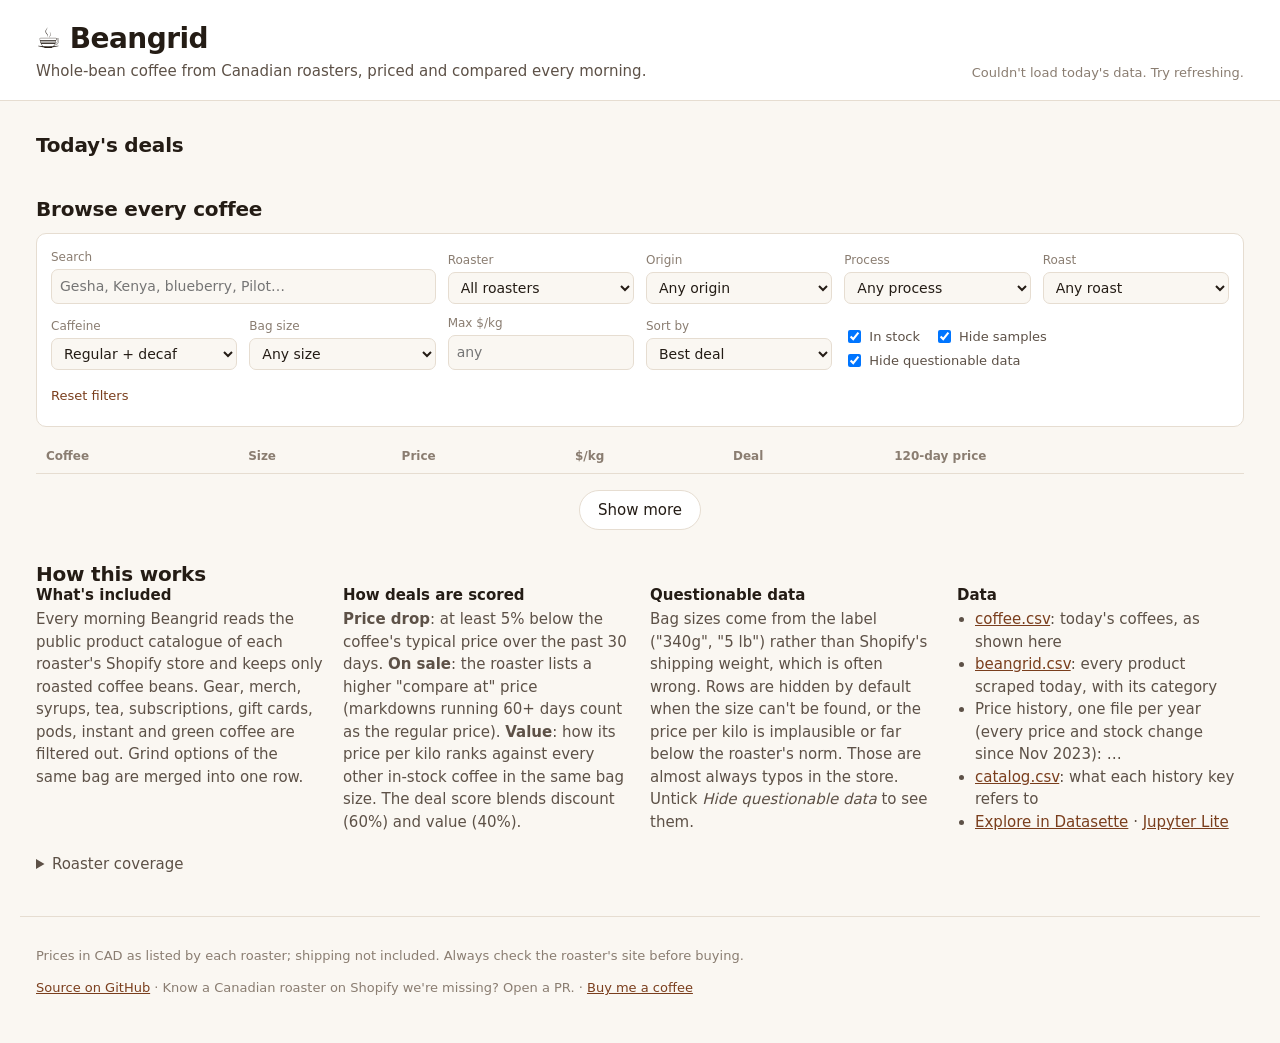
==== site/index.html @ f833389f "Rebuild pipeline and site around coffee-bean deals Pipeline (uv, httpx, pydantic): - Fetch products." ====
<!doctype html>
<html lang="en">
<head>
  <meta charset="utf-8">
  <meta name="viewport" content="width=device-width, initial-scale=1">
  <title>Beangrid · Canadian coffee bean deals</title>
  <meta name="description" content="Daily price survey of whole-bean coffee from Canadian specialty roasters. Find price drops, sales and the best value per kilo.">
  <link rel="stylesheet" href="style.css">
  <link rel="icon" href="data:image/svg+xml,<svg xmlns='http://www.w3.org/2000/svg' viewBox='0 0 100 100'><text y='.9em' font-size='90'>☕</text></svg>">
</head>
<body>
  <header class="top">
    <div class="wrap top-inner">
      <div>
        <h1>Beangrid</h1>
        <p class="tagline">Whole-bean coffee from Canadian roasters, priced and compared every morning.</p>
      </div>
      <p class="meta" id="meta">Loading today's prices…</p>
    </div>
  </header>

  <main class="wrap">
    <section aria-labelledby="deals-h" class="deals">
      <div class="section-head">
        <h2 id="deals-h">Today's deals</h2>
        <div class="tabs" role="tablist" id="deal-tabs"></div>
      </div>
      <p class="hint" id="deal-hint"></p>
      <div class="cards" id="deal-cards"></div>
    </section>

    <section aria-labelledby="browse-h" class="browse">
      <div class="section-head">
        <h2 id="browse-h">Browse every coffee</h2>
        <span class="count" id="count"></span>
      </div>

      <form class="filters" id="filters" autocomplete="off">
        <label class="f-search">
          <span>Search</span>
          <input type="search" name="q" placeholder="Gesha, Kenya, blueberry, Pilot…">
        </label>
        <label><span>Roaster</span><select name="roaster"><option value="">All roasters</option></select></label>
        <label><span>Origin</span><select name="origin"><option value="">Any origin</option></select></label>
        <label><span>Process</span><select name="process"><option value="">Any process</option></select></label>
        <label><span>Roast</span><select name="roast"><option value="">Any roast</option></select></label>
        <label><span>Caffeine</span>
          <select name="decaf">
            <option value="">Regular + decaf</option>
            <option value="no">No decaf</option>
            <option value="only">Decaf only</option>
          </select>
        </label>
        <label><span>Bag size</span>
          <select name="bucket">
            <option value="">Any size</option>
            <option value="bag">Retail bag (150–599 g)</option>
            <option value="large">Large (0.6–1.5 kg)</option>
            <option value="bulk">Bulk (1.5 kg+)</option>
          </select>
        </label>
        <label><span>Max $/kg</span><input type="number" name="maxppk" min="0" step="5" inputmode="numeric" placeholder="any"></label>
        <label><span>Sort by</span>
          <select name="sort">
            <option value="deal">Best deal</option>
            <option value="ppk">Lowest $/kg</option>
            <option value="price">Lowest price</option>
            <option value="drop">Biggest price drop</option>
            <option value="new">Newest</option>
            <option value="roaster">Roaster A–Z</option>
          </select>
        </label>
        <fieldset class="toggles">
          <label><input type="checkbox" name="instock" checked> In stock</label>
          <label><input type="checkbox" name="nosamples" checked> Hide samples</label>
          <label><input type="checkbox" name="clean" checked> Hide questionable data</label>
        </fieldset>
        <button type="reset" class="linkish">Reset filters</button>
      </form>

      <div class="table-wrap">
        <table class="results" id="results">
          <thead>
            <tr>
              <th scope="col">Coffee</th>
              <th scope="col" class="num">Size</th>
              <th scope="col" class="num">Price</th>
              <th scope="col" class="num">$/kg</th>
              <th scope="col">Deal</th>
              <th scope="col" class="trend-col">120-day price</th>
            </tr>
          </thead>
          <tbody></tbody>
        </table>
      </div>
      <button class="more" id="more" hidden>Show more</button>
    </section>

    <section class="about" aria-labelledby="about-h">
      <h2 id="about-h">How this works</h2>
      <div class="about-grid">
        <div>
          <h3>What's included</h3>
          <p>Every morning Beangrid reads the public product catalogue of each roaster's Shopify store and keeps
            only roasted coffee beans. Gear, merch, syrups, tea, subscriptions, gift cards, pods, instant and green
            coffee are filtered out. Grind options of the same bag are merged into one row.</p>
        </div>
        <div>
          <h3>How deals are scored</h3>
          <p><b>Price drop</b>: at least 5% below the coffee's typical price over the past 30 days.
            <b>On sale</b>: the roaster lists a higher "compare at" price (markdowns running 60+ days count as the regular price). <b>Value</b>: how its price per kilo
            ranks against every other in-stock coffee in the same bag size. The deal score blends discount (60%) and value (40%).</p>
        </div>
        <div>
          <h3>Questionable data</h3>
          <p>Bag sizes come from the label ("340g", "5 lb") rather than Shopify's shipping weight, which is often
            wrong. Rows are hidden by default when the size can't be found, or the price per kilo is implausible or
            far below the roaster's norm. Those are almost always typos in the store.
            Untick <i>Hide questionable data</i> to see them.</p>
        </div>
        <div>
          <h3>Data</h3>
          <ul class="downloads">
            <li><a href="data/coffee.csv">coffee.csv</a>: today's coffees, as shown here</li>
            <li><a href="beangrid.csv">beangrid.csv</a>: every product scraped today, with its category</li>
            <li>Price history, one file per year (every price and stock change since Nov 2023): <span id="history-links">…</span></li>
            <li><a href="data/catalog.csv">catalog.csv</a>: what each history key refers to</li>
            <li><a id="datasette" href="#">Explore in Datasette</a> · <a href="jupyterlite/">Jupyter Lite</a></li>
          </ul>
        </div>
      </div>
      <details class="coverage">
        <summary id="coverage-summary">Roaster coverage</summary>
        <div class="table-wrap"><table id="coverage"><thead><tr><th>Roaster</th><th class="num">Coffees</th><th>Status</th></tr></thead><tbody></tbody></table></div>
      </details>
    </section>
  </main>

  <footer class="wrap foot">
    <p>Prices in CAD as listed by each roaster; shipping not included. Always check the roaster's site before buying.</p>
    <p><a href="https://github.com/cmcconomy/beangrid">Source on GitHub</a> · Know a Canadian roaster on Shopify we're missing? Open a PR. ·
      <a href="https://www.buymeacoffee.com/Cmcconomy">Buy me a coffee</a></p>
  </footer>

  <template id="card-tpl">
    <article class="card">
      <a class="card-link" target="_blank" rel="noopener">
        <div class="card-top">
          <span class="roaster"></span>
          <span class="badge"></span>
        </div>
        <h3 class="title"></h3>
        <p class="chips"></p>
        <div class="card-bottom">
          <div class="price-block">
            <span class="price"></span>
            <span class="size"></span>
            <span class="ppk"></span>
          </div>
          <span class="spark"></span>
        </div>
      </a>
    </article>
  </template>

  <script type="module" src="app.js"></script>
</body>
</html>
---- site/style.css ----
:root {
  --bg: #faf7f2;
  --surface: #ffffff;
  --surface-2: #f3eee6;
  --ink: #241c15;
  --ink-2: #5d5147;
  --ink-3: #8a7d71;
  --line: #e6ddd1;
  --accent: #7a3e1d;
  --accent-ink: #ffffff;
  --good: #1f7a4d;
  --good-bg: #e3f3ea;
  --sale: #b4441c;
  --sale-bg: #fbe9e1;
  --info: #31579e;
  --info-bg: #e6edf9;
  --warn: #8a6200;
  --warn-bg: #fbf1d6;
  --spark: #7a3e1d;
  --radius: 10px;
  --shadow: 0 1px 2px rgb(36 28 21 / .06), 0 2px 8px rgb(36 28 21 / .04);
  color-scheme: light;
}
@media (prefers-color-scheme: dark) {
  :root {
    --bg: #17120e;
    --surface: #211a15;
    --surface-2: #2a221c;
    --ink: #f2ebe3;
    --ink-2: #c9bdb1;
    --ink-3: #998c80;
    --line: #3a3029;
    --accent: #e0a074;
    --accent-ink: #1a120c;
    --good: #6fd29c;
    --good-bg: #173326;
    --sale: #f29a74;
    --sale-bg: #3a2016;
    --info: #9cb8ee;
    --info-bg: #1d2840;
    --warn: #f0c75e;
    --warn-bg: #3a2f12;
    --spark: #e0a074;
    --shadow: none;
    color-scheme: dark;
  }
}

* { box-sizing: border-box; }
html { -webkit-text-size-adjust: 100%; }
body {
  margin: 0;
  background: var(--bg);
  color: var(--ink);
  font: 15px/1.5 ui-sans-serif, system-ui, -apple-system, "Segoe UI", Roboto, "Helvetica Neue", sans-serif;
  font-variant-numeric: tabular-nums;
}
a { color: var(--accent); }
h1, h2, h3 { line-height: 1.2; margin: 0; }
.wrap { max-width: 1240px; margin: 0 auto; padding: 0 16px; }

.top { border-bottom: 1px solid var(--line); background: var(--surface); }
.top-inner { display: flex; flex-wrap: wrap; gap: 8px 24px; align-items: end; justify-content: space-between; padding-top: 22px; padding-bottom: 18px; }
.top h1 { font-size: 28px; letter-spacing: -.02em; }
.top h1::before { content: "☕ "; }
.tagline { margin: 4px 0 0; color: var(--ink-2); }
.meta { margin: 0; color: var(--ink-3); font-size: 13px; }

section { margin-top: 32px; }
.section-head { display: flex; flex-wrap: wrap; align-items: baseline; gap: 8px 16px; justify-content: space-between; margin-bottom: 12px; }
h2 { font-size: 20px; letter-spacing: -.01em; }
.count { color: var(--ink-3); font-size: 13px; }
.hint { margin: -4px 0 12px; color: var(--ink-3); font-size: 13px; }

.tabs { display: flex; flex-wrap: wrap; gap: 6px; }
.tab {
  border: 1px solid var(--line); background: var(--surface); color: var(--ink-2);
  border-radius: 999px; padding: 5px 12px; font: inherit; font-size: 13px; cursor: pointer;
}
.tab[aria-selected="true"] { background: var(--ink); color: var(--bg); border-color: var(--ink); }
.tab .n { opacity: .6; margin-left: 4px; }

.cards { display: grid; gap: 12px; grid-template-columns: repeat(auto-fill, minmax(230px, 1fr)); }
.card { background: var(--surface); border: 1px solid var(--line); border-radius: var(--radius); box-shadow: var(--shadow); }
.card:hover { border-color: var(--ink-3); }
.card-link { display: flex; flex-direction: column; gap: 6px; height: 100%; padding: 12px 14px; color: inherit; text-decoration: none; }
.card-top { display: flex; justify-content: space-between; gap: 8px; align-items: center; }
.card .roaster { color: var(--ink-3); font-size: 12px; text-transform: uppercase; letter-spacing: .04em; overflow: hidden; text-overflow: ellipsis; white-space: nowrap; }
.card .title { font-size: 15px; font-weight: 600; }
.card .chips { margin: 0; flex: 1; }
.card-bottom { display: flex; align-items: end; justify-content: space-between; gap: 8px; }
.price-block { display: flex; flex-direction: column; }
.card .price { font-size: 18px; font-weight: 700; }
.card .size, .card .ppk { color: var(--ink-2); font-size: 12px; }
.empty { color: var(--ink-3); padding: 16px 0; }

.badge { display: inline-block; border-radius: 6px; padding: 1px 7px; font-size: 12px; font-weight: 600; white-space: nowrap; }
.badge:empty { display: none; }
.b-drop { background: var(--good-bg); color: var(--good); }
.b-sale { background: var(--sale-bg); color: var(--sale); }
.b-new, .b-back { background: var(--info-bg); color: var(--info); }
.b-value { background: var(--surface-2); color: var(--ink-2); }
.b-warn { background: var(--warn-bg); color: var(--warn); cursor: help; }
.chip { display: inline-block; font-size: 12px; color: var(--ink-2); background: var(--surface-2); border-radius: 4px; padding: 0 6px; margin: 2px 4px 0 0; }
.was { color: var(--ink-3); text-decoration: line-through; font-size: 12px; margin-left: 4px; font-weight: 400; }

.filters {
  display: grid; gap: 10px 12px; align-items: end;
  grid-template-columns: repeat(auto-fill, minmax(160px, 1fr));
  background: var(--surface); border: 1px solid var(--line); border-radius: var(--radius); padding: 14px;
}
.filters label { display: flex; flex-direction: column; gap: 3px; font-size: 12px; color: var(--ink-3); min-width: 0; }
.filters .f-search { grid-column: span 2; }
.filters input[type=search], .filters input[type=number], .filters select {
  font: inherit; font-size: 14px; color: var(--ink); background: var(--bg); border: 1px solid var(--line);
  border-radius: 7px; padding: 6px 8px; width: 100%; min-width: 0;
}
.toggles { border: 0; padding: 0; margin: 0; display: flex; flex-wrap: wrap; gap: 4px 14px; grid-column: span 2; }
.toggles label { flex-direction: row; align-items: center; gap: 5px; font-size: 13px; color: var(--ink-2); }
.linkish { background: none; border: 0; color: var(--accent); font: inherit; font-size: 13px; cursor: pointer; justify-self: start; padding: 6px 0; }

.table-wrap { overflow-x: auto; }
.results { width: 100%; border-collapse: collapse; margin-top: 12px; }
.results th { text-align: left; font-size: 12px; font-weight: 600; color: var(--ink-3); padding: 8px 10px; border-bottom: 1px solid var(--line); white-space: nowrap; }
.results td { padding: 10px; border-bottom: 1px solid var(--line); vertical-align: top; }
.results tr:hover td { background: var(--surface); }
.num { text-align: right; white-space: nowrap; }
.results .t { font-weight: 600; color: var(--ink); text-decoration: none; }
.results .t:hover { text-decoration: underline; }
.results .r { color: var(--ink-3); font-size: 13px; }
.results .opts { color: var(--ink-3); font-size: 12px; }
.results .deal { display: flex; flex-wrap: wrap; gap: 4px; max-width: 220px; }
.oos td { opacity: .55; }
.stale { color: var(--warn); font-size: 12px; }
.vbar { display: block; height: 3px; border-radius: 2px; background: var(--line); margin-top: 4px; margin-left: auto; width: 60px; overflow: hidden; }
.vbar i { display: block; height: 100%; background: var(--good); }
.more { display: block; margin: 16px auto 0; font: inherit; padding: 8px 18px; border-radius: 999px; border: 1px solid var(--line); background: var(--surface); color: var(--ink); cursor: pointer; }

svg.spark { display: block; overflow: visible; }
.card .spark { flex: 0 1 96px; min-width: 40px; }
.card svg.spark { width: 100%; }
svg.spark path { fill: none; stroke: var(--spark); stroke-width: 1.5; vector-effect: non-scaling-stroke; }
svg.spark circle { fill: var(--spark); }

.about-grid { display: grid; gap: 20px; grid-template-columns: repeat(auto-fit, minmax(240px, 1fr)); color: var(--ink-2); }
.about h3 { font-size: 15px; color: var(--ink); margin-bottom: 4px; }
.about p { margin: 0; }
.downloads { margin: 0; padding-left: 18px; }
.coverage { margin-top: 20px; }
.coverage summary { cursor: pointer; color: var(--ink-2); }
.coverage table { border-collapse: collapse; margin-top: 8px; font-size: 13px; }
.coverage td, .coverage th { padding: 4px 12px 4px 0; text-align: left; border-bottom: 1px solid var(--line); }
.st-ok { color: var(--good); } .st-stale { color: var(--warn); } .st-failed { color: var(--sale); }

.foot { margin-top: 40px; padding-top: 16px; padding-bottom: 32px; border-top: 1px solid var(--line); color: var(--ink-3); font-size: 13px; }

@media (max-width: 720px) {
  .filters .f-search, .toggles { grid-column: 1 / -1; }
  .filters { grid-template-columns: 1fr 1fr; }
  .results thead { display: none; }
  .results, .results tbody, .results tr, .results td { display: block; width: 100%; }
  .results tr { border-bottom: 1px solid var(--line); padding: 10px 0; display: grid; grid-template-columns: 1fr auto; gap: 2px 12px; }
  .results td { border: 0; padding: 0; }
  .results td.c-coffee { grid-column: 1 / -1; }
  .results td.num { text-align: left; }
  .results td.c-size::before { content: "Size "; color: var(--ink-3); font-size: 12px; }
  .results td.c-price::before { content: "Price "; color: var(--ink-3); font-size: 12px; }
  .results td.c-ppk::before { content: "Per kg "; color: var(--ink-3); font-size: 12px; }
  .results .vbar { margin-left: 0; }
  .results td.c-deal { grid-column: 1 / -1; }
  .results td.c-trend { display: none; }
}
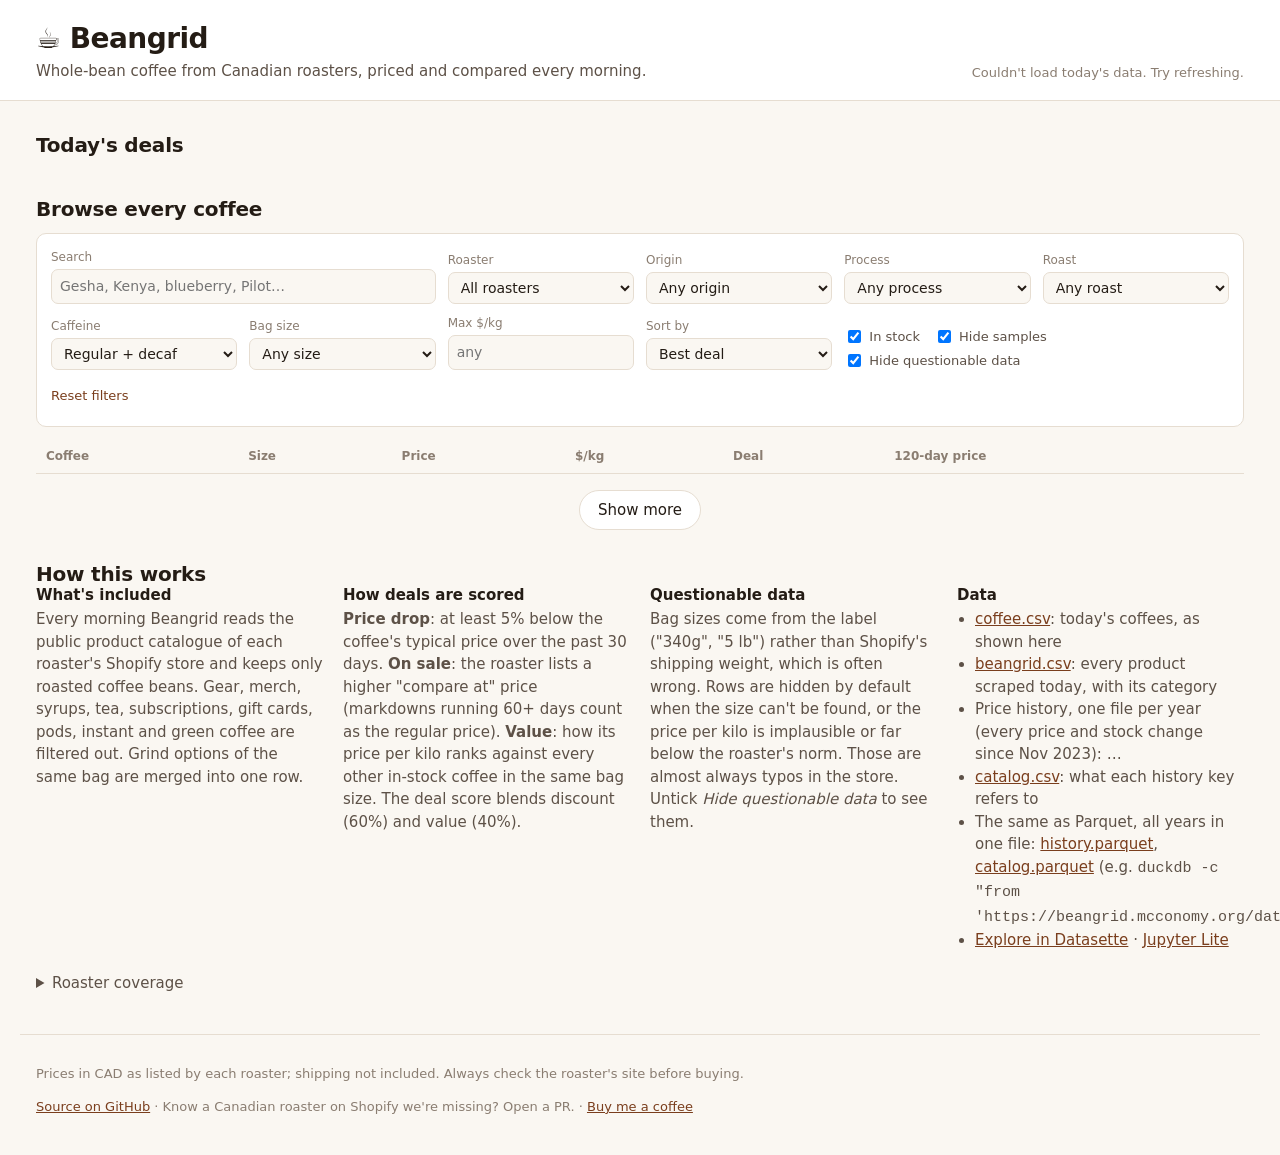
==== commit 9b118c6a: "Publish history and catalog as Parquet with the site The CSV change log stays the committed source o" ====
--- a/site/index.html
+++ b/site/index.html
@@ -125,6 +125,8 @@
             <li><a href="beangrid.csv">beangrid.csv</a>: every product scraped today, with its category</li>
             <li>Price history, one file per year (every price and stock change since Nov 2023): <span id="history-links">…</span></li>
             <li><a href="data/catalog.csv">catalog.csv</a>: what each history key refers to</li>
+            <li>The same as Parquet, all years in one file: <a href="data/history.parquet">history.parquet</a>,
+              <a href="data/catalog.parquet">catalog.parquet</a> (e.g. <code>duckdb -c "from 'https://beangrid.mcconomy.org/data/history.parquet'"</code>)</li>
             <li><a id="datasette" href="#">Explore in Datasette</a> · <a href="jupyterlite/">Jupyter Lite</a></li>
           </ul>
         </div>
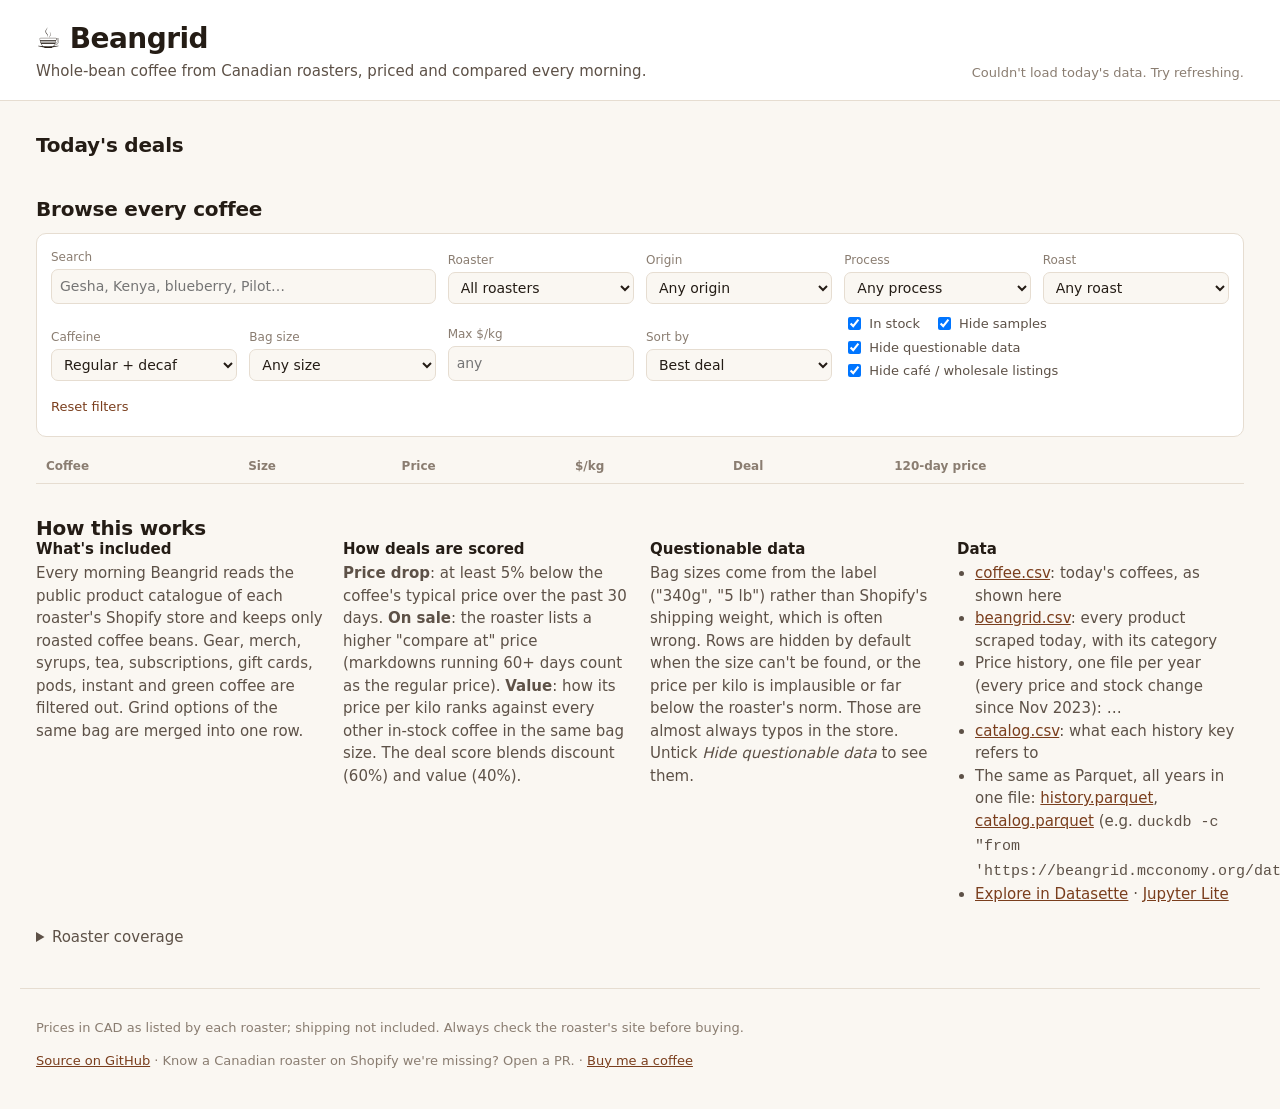
==== commit 98c5df6d: "Flag cafe/wholesale listings; fix 'Show more' showing negative counts [skip ci] Wholesale/B2B beans " ====
--- a/site/index.html
+++ b/site/index.html
@@ -74,6 +74,7 @@
           <label><input type="checkbox" name="instock" checked> In stock</label>
           <label><input type="checkbox" name="nosamples" checked> Hide samples</label>
           <label><input type="checkbox" name="clean" checked> Hide questionable data</label>
+          <label><input type="checkbox" name="nowholesale" checked> Hide café / wholesale listings</label>
         </fieldset>
         <button type="reset" class="linkish">Reset filters</button>
       </form>
--- a/site/style.css
+++ b/site/style.css
@@ -134,6 +134,8 @@
 .stale { color: var(--warn); font-size: 12px; }
 .vbar { display: block; height: 3px; border-radius: 2px; background: var(--line); margin-top: 4px; margin-left: auto; width: 60px; overflow: hidden; }
 .vbar i { display: block; height: 100%; background: var(--good); }
+/* Author display rules (like .more's) would otherwise beat the UA's [hidden] { display: none }. */
+[hidden] { display: none !important; }
 .more { display: block; margin: 16px auto 0; font: inherit; padding: 8px 18px; border-radius: 999px; border: 1px solid var(--line); background: var(--surface); color: var(--ink); cursor: pointer; }
 
 svg.spark { display: block; overflow: visible; }
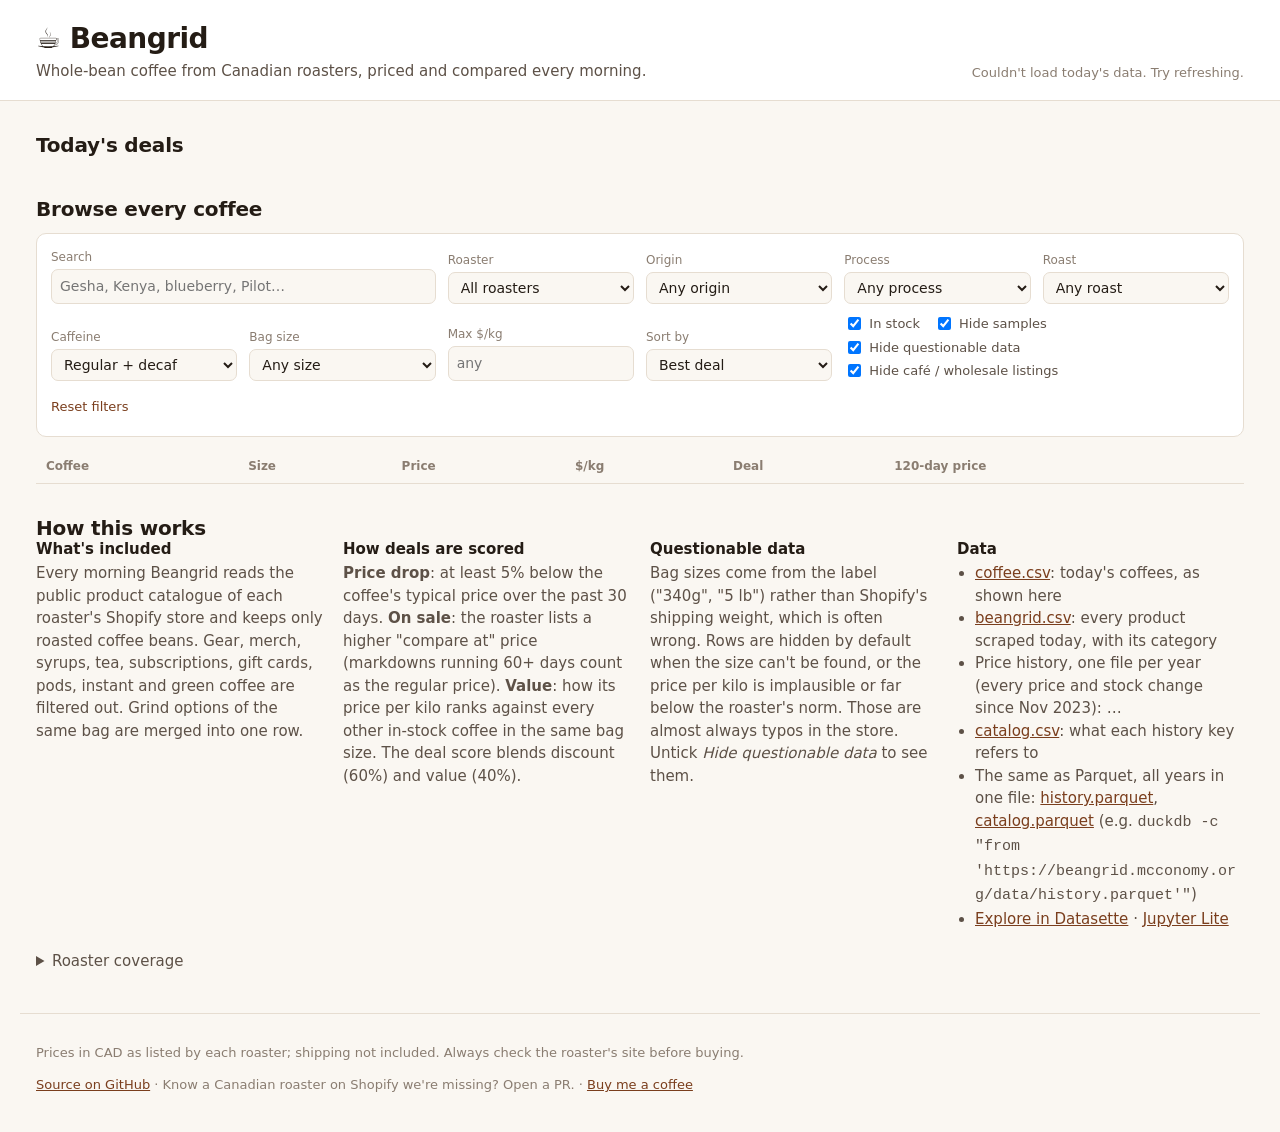
==== commit dee2645f: "Read store homepages for promo codes, free-shipping thresholds and subscriber discounts [skip ci] Th" ====
--- a/site/index.html
+++ b/site/index.html
@@ -27,6 +27,19 @@
       </div>
       <p class="hint" id="deal-hint"></p>
       <div class="cards" id="deal-cards"></div>
+    </section>
+
+    <section aria-labelledby="promos-h" class="promos" id="promos" hidden>
+      <div class="section-head">
+        <h2 id="promos-h">Store promos</h2>
+        <span class="count" id="promos-checked"></span>
+      </div>
+      <p class="hint">Discount codes and free-shipping thresholds read from each roaster's homepage. Codes that only appear in pop-ups or emails aren't visible here, and terms change: check the store before you buy.</p>
+      <div class="promo-cards" id="promo-codes"></div>
+      <details class="promo-ship">
+        <summary id="promo-ship-summary">Free shipping thresholds</summary>
+        <div class="table-wrap"><table id="promo-ship"><thead><tr><th>Roaster</th><th class="num">Free shipping from</th><th>Where</th><th class="num">Subscribers save</th></tr></thead><tbody></tbody></table></div>
+      </details>
     </section>
 
     <section aria-labelledby="browse-h" class="browse">
--- a/site/style.css
+++ b/site/style.css
@@ -144,10 +144,27 @@
 svg.spark path { fill: none; stroke: var(--spark); stroke-width: 1.5; vector-effect: non-scaling-stroke; }
 svg.spark circle { fill: var(--spark); }
 
+.b-code { background: var(--info-bg); color: var(--info); font-family: ui-monospace, SFMono-Regular, Menlo, monospace; }
+.promo-cards { display: grid; gap: 12px; grid-template-columns: repeat(auto-fill, minmax(260px, 1fr)); }
+.promo { background: var(--surface); border: 1px solid var(--line); border-radius: var(--radius); box-shadow: var(--shadow); padding: 12px 14px; display: flex; flex-direction: column; gap: 6px; }
+.promo .roaster { color: var(--ink-3); font-size: 12px; text-transform: uppercase; letter-spacing: .04em; }
+.promo-code { display: flex; align-items: center; gap: 8px; flex-wrap: wrap; }
+.promo-code code { font-size: 17px; font-weight: 700; letter-spacing: .03em; background: var(--surface-2); border: 1px dashed var(--ink-3); border-radius: 6px; padding: 2px 8px; }
+.promo-code .pct { font-weight: 700; color: var(--sale); }
+.promo .copy { border: 1px solid var(--line); background: var(--surface); color: var(--ink-2); border-radius: 6px; font: inherit; font-size: 12px; padding: 2px 8px; cursor: pointer; }
+.promo .terms { margin: 0; color: var(--ink-2); font-size: 13px; overflow-wrap: anywhere; }
+.promo .since { color: var(--ink-3); font-size: 12px; }
+.promo-ship { margin-top: 14px; }
+.promo-ship summary { cursor: pointer; color: var(--ink-2); }
+.promo-ship table { border-collapse: collapse; margin-top: 8px; font-size: 13px; }
+.promo-ship td, .promo-ship th { padding: 4px 14px 4px 0; text-align: left; border-bottom: 1px solid var(--line); }
+.promo-ship .num { text-align: right; }
+
 .about-grid { display: grid; gap: 20px; grid-template-columns: repeat(auto-fit, minmax(240px, 1fr)); color: var(--ink-2); }
 .about h3 { font-size: 15px; color: var(--ink); margin-bottom: 4px; }
 .about p { margin: 0; }
 .downloads { margin: 0; padding-left: 18px; }
+.downloads code { overflow-wrap: anywhere; }  /* the long duckdb example must wrap on phones */
 .coverage { margin-top: 20px; }
 .coverage summary { cursor: pointer; color: var(--ink-2); }
 .coverage table { border-collapse: collapse; margin-top: 8px; font-size: 13px; }
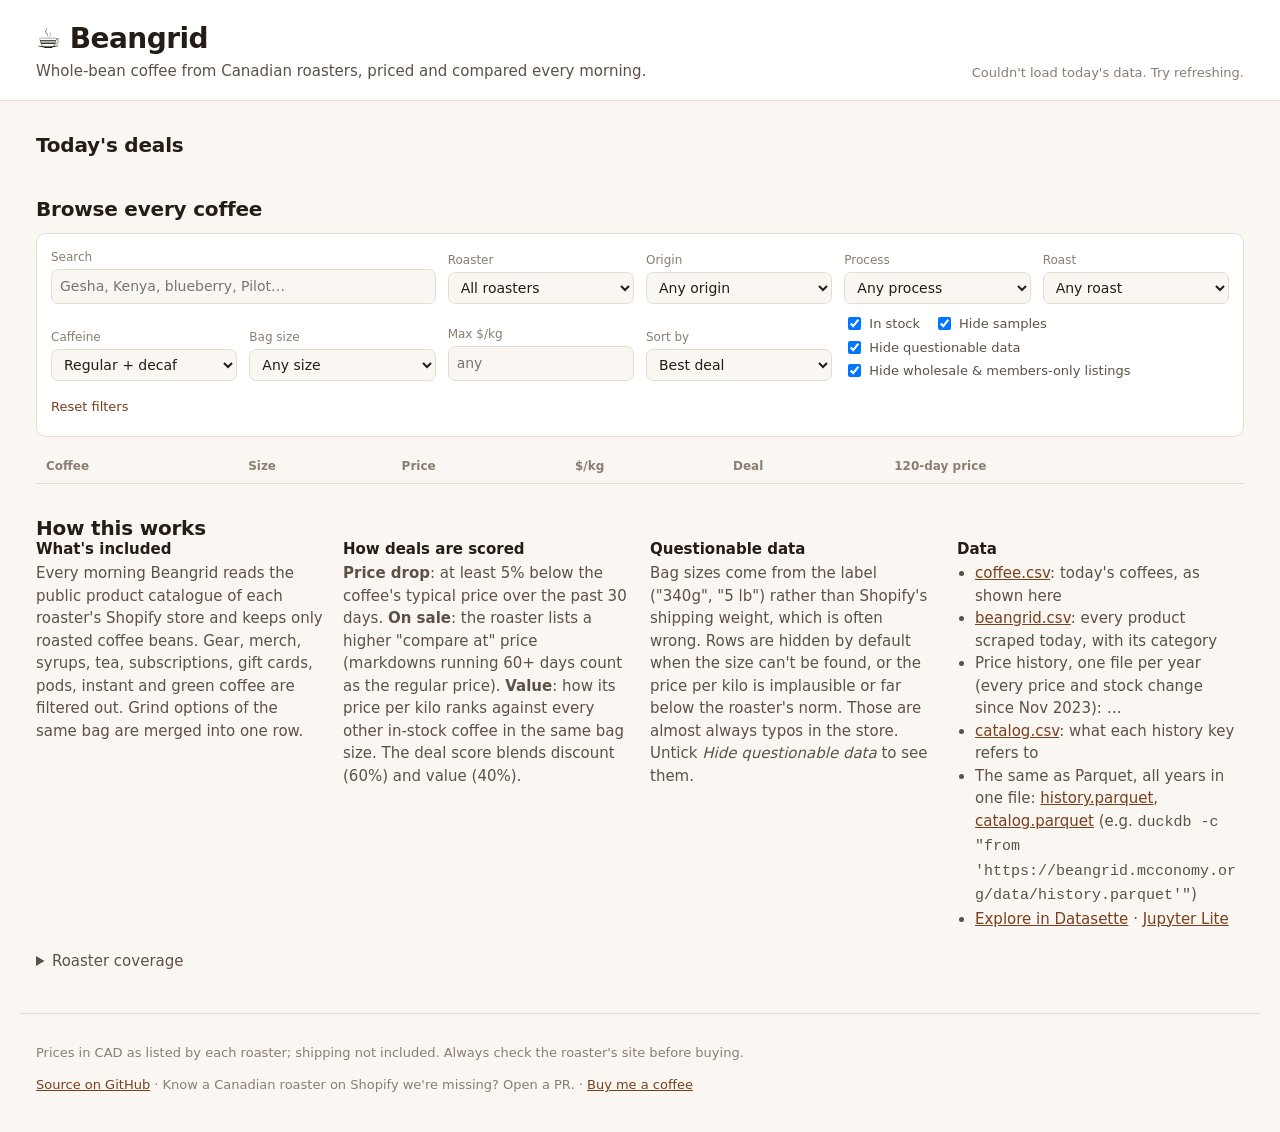
==== commit f91e8beb: "Flag members-only products (Locksmith-locked) with a kill switch [skip ci] Some stores lock products" ====
--- a/site/index.html
+++ b/site/index.html
@@ -15,7 +15,13 @@
         <h1>Beangrid</h1>
         <p class="tagline">Whole-bean coffee from Canadian roasters, priced and compared every morning.</p>
       </div>
-      <p class="meta" id="meta">Loading today's prices…</p>
+      <div class="top-side">
+        <div class="mode" id="mode" role="group" aria-label="Which beans" hidden>
+          <button type="button" data-mode="roasted" aria-pressed="true">Roasted</button>
+          <button type="button" data-mode="green" aria-pressed="false">Green beans <span class="n"></span></button>
+        </div>
+        <p class="meta" id="meta">Loading today's prices…</p>
+      </div>
     </div>
   </header>
 
@@ -87,7 +93,7 @@
           <label><input type="checkbox" name="instock" checked> In stock</label>
           <label><input type="checkbox" name="nosamples" checked> Hide samples</label>
           <label><input type="checkbox" name="clean" checked> Hide questionable data</label>
-          <label><input type="checkbox" name="nowholesale" checked> Hide café / wholesale listings</label>
+          <label><input type="checkbox" name="nowholesale" checked> Hide wholesale & members-only listings</label>
         </fieldset>
         <button type="reset" class="linkish">Reset filters</button>
       </form>
--- a/site/style.css
+++ b/site/style.css
@@ -65,6 +65,13 @@
 .top h1::before { content: "☕ "; }
 .tagline { margin: 4px 0 0; color: var(--ink-2); }
 .meta { margin: 0; color: var(--ink-3); font-size: 13px; }
+.top-side { display: flex; flex-direction: column; align-items: end; gap: 8px; }
+.mode { display: inline-flex; border: 1px solid var(--line); border-radius: 999px; padding: 2px; background: var(--surface-2); }
+.mode button { border: 0; background: none; color: var(--ink-2); font: inherit; font-size: 13px; padding: 4px 12px; border-radius: 999px; cursor: pointer; }
+.mode button[aria-pressed="true"] { background: var(--surface); color: var(--ink); box-shadow: var(--shadow); font-weight: 600; }
+.mode .n { opacity: .6; font-weight: 400; }
+body.mode-green .top h1::before { content: "🌱 "; }
+@media (max-width: 720px) { .top-side { align-items: start; } }
 
 section { margin-top: 32px; }
 .section-head { display: flex; flex-wrap: wrap; align-items: baseline; gap: 8px 16px; justify-content: space-between; margin-bottom: 12px; }
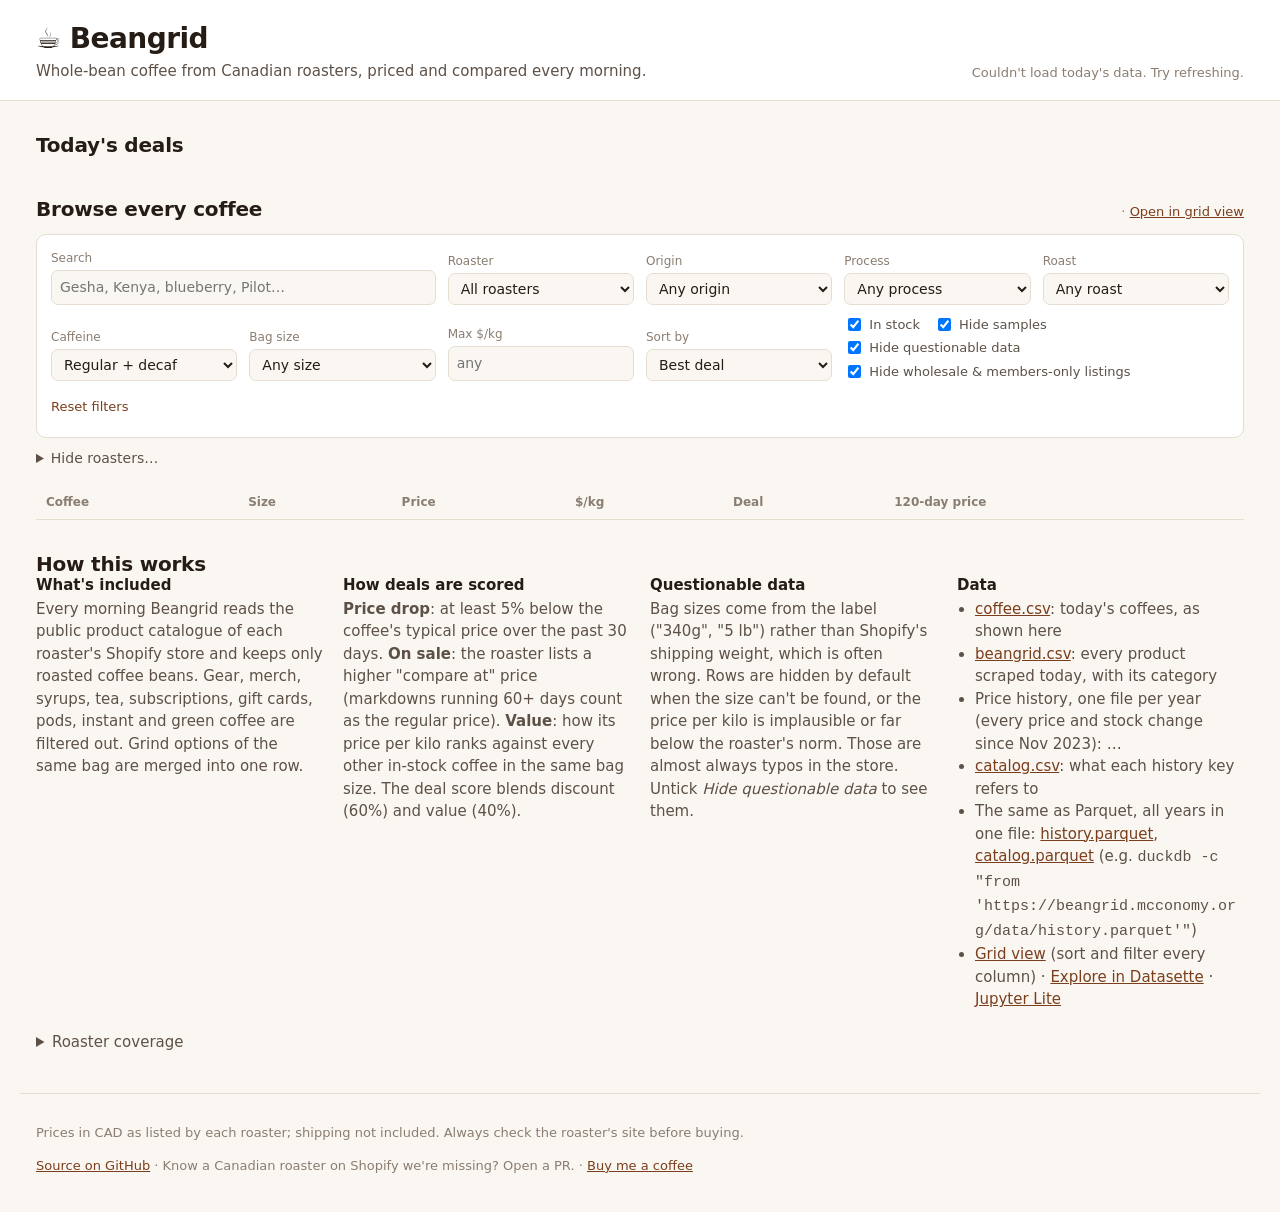
==== commit 07019d8c: "Hide roasters you don't care for; grid view (AG Grid) of every offer - Main page: 'Hide roasters…' p" ====
--- a/site/index.html
+++ b/site/index.html
@@ -51,7 +51,7 @@
     <section aria-labelledby="browse-h" class="browse">
       <div class="section-head">
         <h2 id="browse-h">Browse every coffee</h2>
-        <span class="count" id="count"></span>
+        <span class="count"><span id="count"></span> · <a href="explore.html">Open in grid view</a></span>
       </div>
 
       <form class="filters" id="filters" autocomplete="off">
@@ -97,6 +97,14 @@
         </fieldset>
         <button type="reset" class="linkish">Reset filters</button>
       </form>
+      <details class="hide-roasters">
+        <summary><span id="hide-summary">Hide roasters…</span></summary>
+        <div class="hide-panel">
+          <input type="search" id="hide-search" placeholder="Find a roaster" aria-label="Find a roaster">
+          <div id="hide-list" class="hide-list"></div>
+          <button type="button" class="linkish" id="hide-clear" hidden>Show all roasters</button>
+        </div>
+      </details>
 
       <div class="table-wrap">
         <table class="results" id="results">
@@ -147,7 +155,7 @@
             <li><a href="data/catalog.csv">catalog.csv</a>: what each history key refers to</li>
             <li>The same as Parquet, all years in one file: <a href="data/history.parquet">history.parquet</a>,
               <a href="data/catalog.parquet">catalog.parquet</a> (e.g. <code>duckdb -c "from 'https://beangrid.mcconomy.org/data/history.parquet'"</code>)</li>
-            <li><a id="datasette" href="#">Explore in Datasette</a> · <a href="jupyterlite/">Jupyter Lite</a></li>
+            <li><a href="explore.html">Grid view</a> (sort and filter every column) · <a id="datasette" href="#">Explore in Datasette</a> · <a href="jupyterlite/">Jupyter Lite</a></li>
           </ul>
         </div>
       </div>
@@ -179,7 +187,10 @@
             <span class="size"></span>
             <span class="ppk"></span>
           </div>
-          <span class="spark"></span>
+          <div class="card-side">
+            <span class="spark"></span>
+            <span class="ship"></span>
+          </div>
         </div>
       </a>
     </article>
--- a/site/style.css
+++ b/site/style.css
@@ -118,7 +118,7 @@
 }
 .filters label { display: flex; flex-direction: column; gap: 3px; font-size: 12px; color: var(--ink-3); min-width: 0; }
 .filters .f-search { grid-column: span 2; }
-.filters input[type=search], .filters input[type=number], .filters select {
+.filters input[type=search], .filters input[type=number], .filters select, .hide-panel input[type=search] {
   font: inherit; font-size: 14px; color: var(--ink); background: var(--bg); border: 1px solid var(--line);
   border-radius: 7px; padding: 6px 8px; width: 100%; min-width: 0;
 }
@@ -146,7 +146,10 @@
 .more { display: block; margin: 16px auto 0; font: inherit; padding: 8px 18px; border-radius: 999px; border: 1px solid var(--line); background: var(--surface); color: var(--ink); cursor: pointer; }
 
 svg.spark { display: block; overflow: visible; }
-.card .spark { flex: 0 1 96px; min-width: 40px; }
+.card-side { flex: 0 1 96px; min-width: 40px; display: flex; flex-direction: column; align-items: flex-end; gap: 4px; }
+.card .spark { width: 100%; }
+.card .ship { color: var(--ink-3); font-size: 11px; white-space: nowrap; }
+.card .ship:empty { display: none; }
 .card svg.spark { width: 100%; }
 svg.spark path { fill: none; stroke: var(--spark); stroke-width: 1.5; vector-effect: non-scaling-stroke; }
 svg.spark circle { fill: var(--spark); }
@@ -161,6 +164,13 @@
 .promo .copy { border: 1px solid var(--line); background: var(--surface); color: var(--ink-2); border-radius: 6px; font: inherit; font-size: 12px; padding: 2px 8px; cursor: pointer; }
 .promo .terms { margin: 0; color: var(--ink-2); font-size: 13px; overflow-wrap: anywhere; }
 .promo .since { color: var(--ink-3); font-size: 12px; }
+.hide-roasters { margin: 10px 0 4px; }
+.hide-roasters summary { cursor: pointer; color: var(--ink-2); font-size: 14px; }
+.hide-panel { margin-top: 8px; padding: 10px 12px; background: var(--surface); border: 1px solid var(--line); border-radius: var(--radius); }
+.hide-panel input[type=search] { width: 100%; max-width: 320px; margin-bottom: 8px; }
+.hide-list { display: grid; grid-template-columns: repeat(auto-fill, minmax(220px, 1fr)); gap: 2px 16px; max-height: 280px; overflow-y: auto; }
+.hide-item { font-size: 13px; color: var(--ink-2); display: flex; align-items: center; gap: 6px; padding: 2px 0; overflow-wrap: anywhere; }
+.hide-item .n { color: var(--ink-3); font-size: 12px; }
 .promo-ship { margin-top: 14px; }
 .promo-ship summary { cursor: pointer; color: var(--ink-2); }
 .promo-ship table { border-collapse: collapse; margin-top: 8px; font-size: 13px; }
